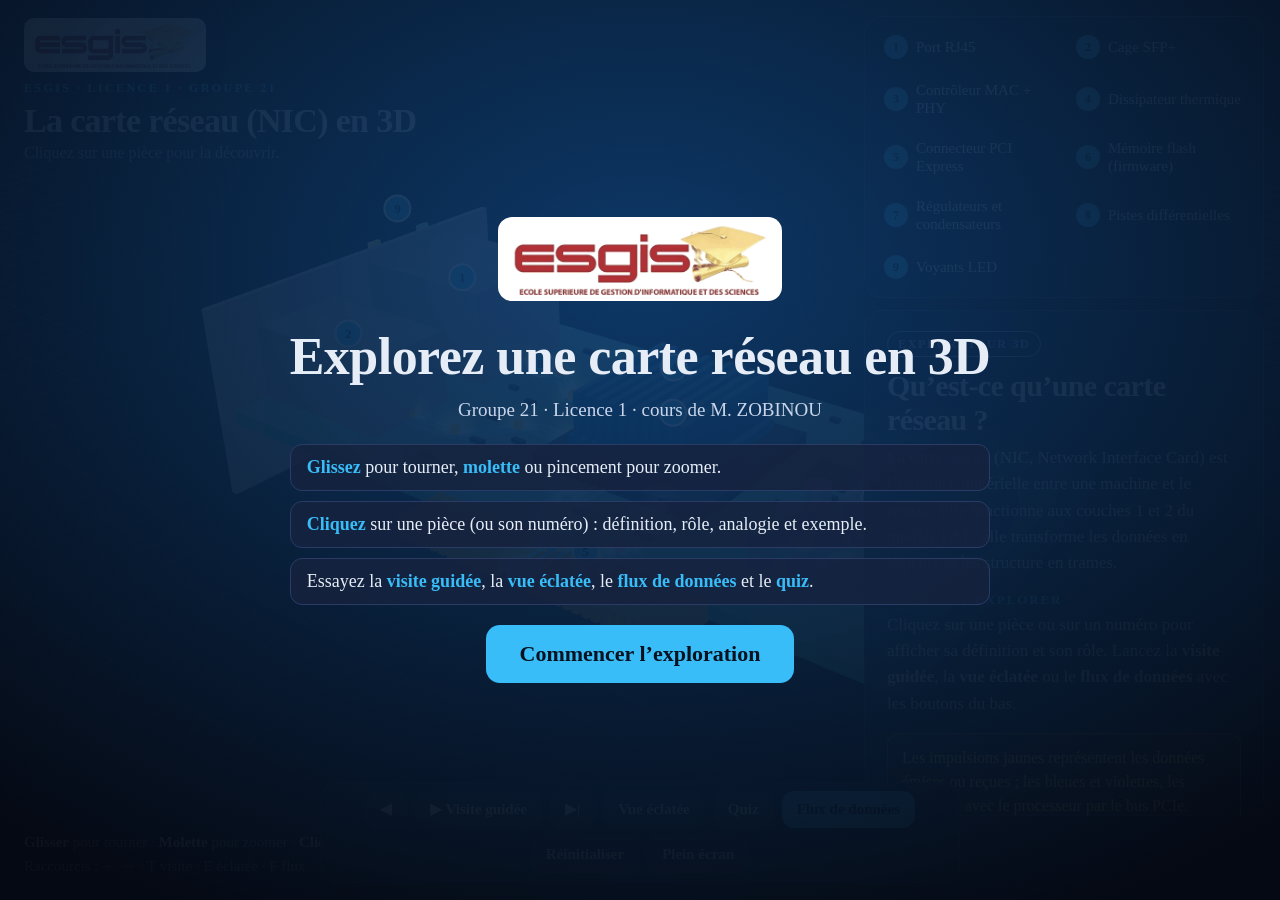
==== index.html @ 8349b406 "Add files via upload" ====
<!doctype html>
<html lang="fr">
<head>
<meta charset="utf-8">
<meta name="viewport" content="width=device-width,initial-scale=1">
<title>Carte réseau 3D · Explorateur interactif</title>
<meta name="description" content="Explorez en 3D les composants d’une carte réseau (NIC) : port RJ45, cage SFP+, contrôleur MAC/PHY, connecteur PCIe, firmware. Projet du groupe 21, par Zackss.">
<script type="importmap">{"imports":{"three":"./vendor/three.module.js","three/addons/":"./vendor/addons/"}}</script>
<style>
:root{--bg:#0b1220;--card:rgba(17,27,52,.82);--line:#2a3c66;--ink:#e6edf7;--mut:#9fb0cc;--cy:#38bdf8;--vi:#a78bfa;--am:#fbbf24}
*{box-sizing:border-box;margin:0}
html,body{height:100%;background:var(--bg);color:var(--ink);font-family:"Times New Roman",Times,"Liberation Serif",serif;overflow:hidden}
canvas{position:fixed;inset:0;width:100%;height:100%;display:block;touch-action:none}
header{position:fixed;left:24px;top:18px;z-index:5;pointer-events:none}
header .tag{font-weight:600;font-size:12px;line-height:1;font-family:inherit;letter-spacing:.2em;color:var(--cy)}
header h1{font-size:clamp(22px,3vw,34px);margin-top:8px;letter-spacing:-.02em}
header p{color:var(--mut);font-size:14px;margin-top:4px}
#panel{position:fixed;right:16px;top:16px;bottom:84px;width:min(400px,92vw);z-index:6;display:flex;flex-direction:column;gap:12px;overflow:hidden}
.glass{background:var(--card);border:1px solid var(--line);border-radius:18px;backdrop-filter:blur(14px);-webkit-backdrop-filter:blur(14px);box-shadow:0 20px 60px rgba(0,0,0,.45)}
#list{padding:10px;display:grid;grid-template-columns:1fr 1fr;gap:6px;max-height:36%;overflow:auto}
#list button{display:flex;align-items:center;gap:8px;background:transparent;color:var(--ink);border:1px solid transparent;border-radius:12px;padding:7px 8px;font-weight:500;font-size:13px;line-height:1.2;font-family:inherit;text-align:left;cursor:pointer;transition:.18s}
#list button:hover{background:rgba(56,189,248,.12);border-color:var(--line)}
#list button.on{background:rgba(56,189,248,.2);border-color:var(--cy)}
.n{flex:none;width:24px;height:24px;border-radius:50%;display:grid;place-items:center;background:var(--cy);color:#06121f;font-weight:700;font-size:12px;line-height:1;font-family:inherit}
#detail{padding:20px 22px;overflow:auto;flex:1}
#detail .layer{display:inline-block;font-weight:600;font-size:11px;line-height:1;font-family:inherit;letter-spacing:.14em;color:var(--vi);border:1px solid var(--vi);border-radius:99px;padding:6px 10px}
#detail h2{font-size:26px;letter-spacing:-.02em;margin:12px 0 8px}
#detail h4{font-weight:600;font-size:12px;line-height:1;font-family:inherit;letter-spacing:.14em;color:var(--cy);margin:16px 0 6px}
#detail p{color:#c9d5ea;font-size:15px;line-height:1.55}
#detail .keep{margin-top:16px;padding:12px 14px;border-radius:12px;background:rgba(251,191,36,.1);border:1px solid rgba(251,191,36,.45);color:#fde68a;font-size:14px;line-height:1.5}
#bar{position:fixed;left:50%;bottom:18px;transform:translateX(-50%);z-index:7;display:flex;gap:8px;padding:8px;flex-wrap:wrap;justify-content:center;max-width:96vw}
#bar button{background:rgba(30,47,87,.9);color:var(--ink);border:1px solid var(--line);border-radius:12px;padding:10px 14px;font-weight:600;font-size:14px;line-height:1;font-family:inherit;cursor:pointer;transition:.18s}
#bar button:hover{border-color:var(--cy);transform:translateY(-2px)}
#bar button.on{background:var(--cy);color:#06121f;border-color:var(--cy)}
#pins{position:fixed;inset:0;pointer-events:none;z-index:4}
.pin{position:absolute;left:0;top:0;width:28px;height:28px;margin:-14px 0 0 -14px;border-radius:50%;border:2px solid #fff;background:rgba(56,189,248,.9);color:#06121f;font-weight:700;font-size:13px;line-height:1;font-family:inherit;display:grid;place-items:center;cursor:pointer;pointer-events:auto;box-shadow:0 0 0 0 rgba(56,189,248,.7);animation:pulse 2.2s infinite;transition:background .2s}
.pin.on{background:var(--am);animation:none;box-shadow:0 0 0 6px rgba(251,191,36,.3)}
@keyframes pulse{70%{box-shadow:0 0 0 14px rgba(56,189,248,0)}100%{box-shadow:0 0 0 0 rgba(56,189,248,0)}}
#tip{position:fixed;z-index:8;pointer-events:none;background:#06121f;border:1px solid var(--cy);color:var(--ink);padding:6px 10px;border-radius:8px;font-size:13px;opacity:0;transition:opacity .12s;white-space:nowrap}
#hint{position:fixed;left:24px;bottom:22px;z-index:5;color:var(--mut);font-size:13px;line-height:1.6;pointer-events:none}
#hint b{color:var(--ink)}
@media (max-width:860px){
 header p,#hint{display:none}
 #panel{top:auto;left:8px;right:8px;bottom:70px;width:auto;height:46vh}
 #list{grid-template-columns:1fr 1fr 1fr;max-height:34%}
 #bar button{padding:9px 10px;font-size:13px}
}

#detail p{font-size:17px}#detail h2{font-size:30px}#detail .keep{font-size:16px}#list button{font-size:15px}#bar button{font-size:15px}header p{font-size:16px}#hint{font-size:15px}
#detail h4{font-size:13px}#detail .layer{font-size:12px}
.logo{display:block;height:54px;background:#fff;border-radius:10px;padding:4px 8px;margin-bottom:10px;box-shadow:0 6px 18px rgba(0,0,0,.4)}
#welcome{position:fixed;inset:0;z-index:20;display:grid;place-items:center;background:radial-gradient(80% 80% at 50% 30%,rgba(14,60,110,.92),rgba(5,9,18,.97));padding:16px}
#welcome .box{max-width:720px;text-align:center}
#welcome img{height:84px;background:#fff;border-radius:14px;padding:6px 12px}
#welcome h2{font-size:clamp(30px,5vw,52px);margin:22px 0 10px;letter-spacing:-.01em}
#welcome p{color:#c9d5ea;font-size:19px;line-height:1.5;margin:0 0 8px}
#welcome ul{list-style:none;padding:0;margin:20px 0;display:grid;gap:10px;text-align:left}
#welcome li{background:rgba(22,35,63,.85);border:1px solid var(--line);border-radius:12px;padding:12px 16px;font-size:18px}
#welcome li b{color:var(--cy)}
#welcome button{background:var(--cy);color:#06121f;border:0;border-radius:14px;padding:16px 34px;font-size:22px;font-weight:700;font-family:inherit;cursor:pointer;box-shadow:0 0 0 0 rgba(56,189,248,.6);animation:pulse 2s infinite}
#score{display:inline-block;margin-left:8px;color:var(--am);font-weight:700}
body.quiz #list{display:none}
</style>
</head>
<body>
<canvas id="c" aria-label="Modèle 3D interactif d’une carte réseau"></canvas>
<header>
  <img class="logo" alt="ESGIS" src="[data-uri]">
  <div class="tag">ESGIS · LICENCE 1 · GROUPE 21</div>
  <h1>La carte réseau (NIC) en 3D</h1>
  <p>Cliquez sur une pièce pour la découvrir.</p>
</header>
<div id="welcome"><div class="box"><img alt="ESGIS" src="[data-uri]"><h2>Explorez une carte réseau en 3D</h2><p>Groupe 21 · Licence 1 · cours de M. ZOBINOU</p>
<ul><li><b>Glissez</b> pour tourner, <b>molette</b> ou pincement pour zoomer.</li><li><b>Cliquez</b> sur une pièce (ou son numéro) : définition, rôle, analogie et exemple.</li><li>Essayez la <b>visite guidée</b>, la <b>vue éclatée</b>, le <b>flux de données</b> et le <b>quiz</b>.</li></ul>
<button id="go">Commencer l’exploration</button></div></div>
<div id="pins"></div>
<div id="tip"></div>
<aside id="panel">
  <div id="list" class="glass"></div>
  <div id="detail" class="glass"></div>
</aside>
<nav id="bar" class="glass">
  <button id="bPrev" title="Pièce précédente (←)">◀</button>
  <button id="bTour" title="Visite guidée (T)">▶ Visite guidée</button>
  <button id="bNext" title="Pièce suivante (→)">▶|</button>
  <button id="bExplode" title="Vue éclatée (E)">Vue éclatée</button>
  <button id="bQuiz" title="Quiz : retrouvez les pièces (Q)">Quiz</button>
  <button id="bFlow" class="on" title="Flux de données (F)">Flux de données</button>
  <button id="bReset" title="Réinitialiser (Échap)">Réinitialiser</button>
  <button id="bFull" title="Plein écran">Plein écran</button>
</nav>
<div id="hint"><b>Glisser</b> pour tourner · <b>Molette</b> pour zoomer · <b>Clic</b> sur une pièce<br>Raccourcis : ← → · T visite · E éclatée · F flux</div>
<script type="module" src="./main.js"></script>
<script>document.getElementById("go").onclick=function(){document.getElementById("welcome").style.display="none"}</script>
</body>
</html>
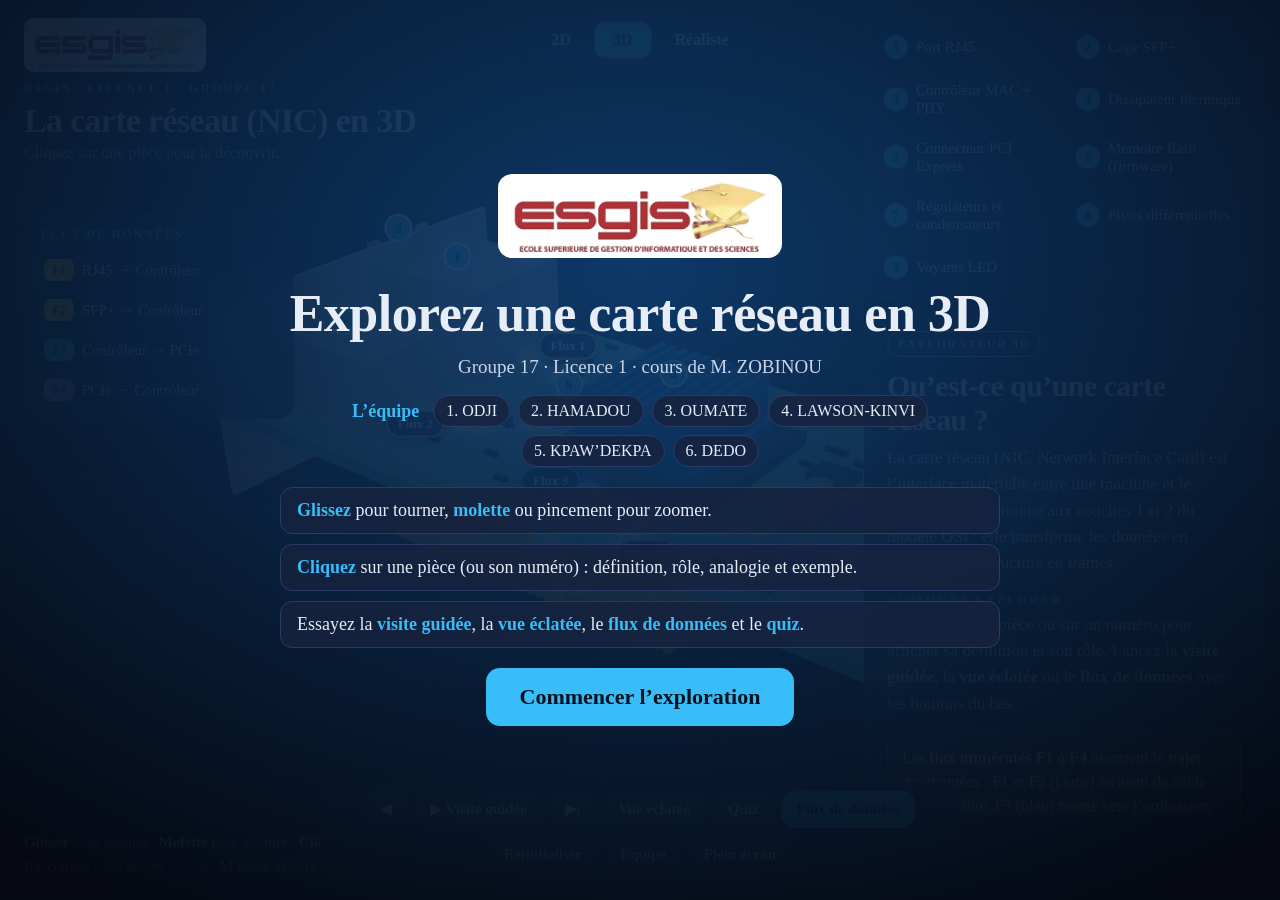
==== commit 823978f5: "Site 3D : modes 2D/3D/Réaliste, numéros ancrés et masqués si cachés, flux F1-F4 nommés, Groupe 17 + " ====
--- a/index.html
+++ b/index.html
@@ -4,7 +4,7 @@
 <meta charset="utf-8">
 <meta name="viewport" content="width=device-width,initial-scale=1">
 <title>Carte réseau 3D · Explorateur interactif</title>
-<meta name="description" content="Explorez en 3D les composants d’une carte réseau (NIC) : port RJ45, cage SFP+, contrôleur MAC/PHY, connecteur PCIe, firmware. Projet du groupe 21, par Zackss.">
+<meta name="description" content="Explorez en 3D les composants d’une carte réseau (NIC) : port RJ45, cage SFP+, contrôleur MAC/PHY, connecteur PCIe, firmware. Projet du groupe 17 (ESGIS, Licence 1), réalisé par Zackss et son équipe.">
 <script type="importmap">{"imports":{"three":"./vendor/three.module.js","three/addons/":"./vendor/addons/"}}</script>
 <style>
 :root{--bg:#0b1220;--card:rgba(17,27,52,.82);--line:#2a3c66;--ink:#e6edf7;--mut:#9fb0cc;--cy:#38bdf8;--vi:#a78bfa;--am:#fbbf24}
@@ -58,22 +58,57 @@
 #welcome li{background:rgba(22,35,63,.85);border:1px solid var(--line);border-radius:12px;padding:12px 16px;font-size:18px}
 #welcome li b{color:var(--cy)}
 #welcome button{background:var(--cy);color:#06121f;border:0;border-radius:14px;padding:16px 34px;font-size:22px;font-weight:700;font-family:inherit;cursor:pointer;box-shadow:0 0 0 0 rgba(56,189,248,.6);animation:pulse 2s infinite}
+
+/* ---- Modes, légende des flux, numéros fixés aux pièces ---- */
+#modes{position:fixed;left:50%;top:16px;transform:translateX(-50%);z-index:8;display:flex;gap:4px;padding:5px;border-radius:14px}
+#modes button{background:transparent;color:var(--ink);border:1px solid transparent;border-radius:10px;padding:9px 18px;font-weight:700;font-size:16px;line-height:1;font-family:inherit;cursor:pointer;transition:.18s}
+#modes button:hover{border-color:var(--cy)}
+#modes button.on{background:var(--cy);color:#06121f;border-color:var(--cy)}
+#legend{position:fixed;left:24px;top:214px;z-index:5;padding:10px;display:grid;gap:4px;width:min(270px,40vw);border-radius:16px}
+#legend .lt{font-weight:600;font-size:12px;letter-spacing:.16em;color:var(--cy);padding:2px 6px 6px}
+#legend button{display:flex;align-items:center;gap:8px;background:transparent;color:var(--ink);border:1px solid transparent;border-radius:10px;padding:6px 8px;font-size:15px;line-height:1.2;font-family:inherit;text-align:left;cursor:pointer}
+#legend button:hover{background:rgba(56,189,248,.12);border-color:var(--line)}
+#legend button.on{background:rgba(56,189,248,.2);border-color:var(--cy)}
+#legend .fn{flex:none;min-width:30px;height:22px;border-radius:7px;display:grid;place-items:center;color:#06121f;font-weight:700;font-size:12px}
+.pin{display:grid;transition:opacity .25s,background .2s,filter .25s}
+.pin .nn{pointer-events:none}
+.pin .pl{display:none;position:absolute;left:34px;top:50%;transform:translateY(-50%);white-space:nowrap;background:rgba(6,18,31,.92);color:var(--ink);border:1px solid var(--cy);border-radius:8px;padding:4px 9px;font-size:14px;font-weight:600;pointer-events:none}
+body.m2d .pin .pl,.pin:hover .pl,.pin.on .pl{display:block}
+body.quiz .pin .pl{display:none!important}
+.pin.flip .pl{left:auto;right:34px}
+.pin.up .pl{left:50%;top:-12px;right:auto;transform:translate(-50%,-100%)}
+.pin.occ{opacity:.28;filter:saturate(.3);animation:none;pointer-events:none}
+.pin.gone{opacity:0;pointer-events:none}
+.flowlbl{position:absolute;left:0;top:0;margin:-12px 0 0 -26px;padding:4px 10px;border-radius:99px;background:rgba(6,18,31,.88);border:2px solid var(--c);color:#fff;font-size:13px;font-weight:700;pointer-events:auto;cursor:pointer;white-space:nowrap;display:none;box-shadow:0 4px 14px rgba(0,0,0,.45);transition:background .2s}
+.flowlbl:hover,.flowlbl.act{background:var(--c);color:#06121f}
+#welcome .team{display:flex;flex-wrap:wrap;gap:8px;justify-content:center;align-items:center;margin:14px 0 6px}
+#welcome .team b{color:var(--cy);margin-right:6px;font-size:18px}
+#welcome .team span{background:rgba(22,35,63,.85);border:1px solid var(--line);border-radius:99px;padding:6px 12px;font-size:16px}
+body[data-mode="real"]{--card:rgba(24,27,34,.82);--line:#3a404c}
+body[data-mode="2d"]{--card:rgba(8,32,58,.86);--line:#2c5b8c}
+@media (max-width:860px){
+ #modes{top:auto;left:8px;transform:none;bottom:128px}
+ #modes button{padding:8px 12px;font-size:14px}
+ #legend{display:none}
+}
 #score{display:inline-block;margin-left:8px;color:var(--am);font-weight:700}
 body.quiz #list{display:none}
 </style>
 </head>
 <body>
 <canvas id="c" aria-label="Modèle 3D interactif d’une carte réseau"></canvas>
-<header>
+<header id="brand">
   <img class="logo" alt="ESGIS" src="[data-uri]">
-  <div class="tag">ESGIS · LICENCE 1 · GROUPE 21</div>
+  <div class="tag">ESGIS · LICENCE 1 · GROUPE 17</div>
   <h1>La carte réseau (NIC) en 3D</h1>
   <p>Cliquez sur une pièce pour la découvrir.</p>
 </header>
-<div id="welcome"><div class="box"><img alt="ESGIS" src="[data-uri]"><h2>Explorez une carte réseau en 3D</h2><p>Groupe 21 · Licence 1 · cours de M. ZOBINOU</p>
+<div id="welcome"><div class="box"><img alt="ESGIS" src="[data-uri]"><h2>Explorez une carte réseau en 3D</h2><p>Groupe 17 · Licence 1 · cours de M. ZOBINOU</p><div class="team"><b>L’équipe</b><span>1. ODJI</span><span>2. HAMADOU</span><span>3. OUMATE</span><span>4. LAWSON-KINVI</span><span>5. KPAW’DEKPA</span><span>6. DEDO</span></div>
 <ul><li><b>Glissez</b> pour tourner, <b>molette</b> ou pincement pour zoomer.</li><li><b>Cliquez</b> sur une pièce (ou son numéro) : définition, rôle, analogie et exemple.</li><li>Essayez la <b>visite guidée</b>, la <b>vue éclatée</b>, le <b>flux de données</b> et le <b>quiz</b>.</li></ul>
 <button id="go">Commencer l’exploration</button></div></div>
 <div id="pins"></div>
+<div id="modes" class="glass" role="group" aria-label="Mode d’affichage"><button id="mode-2d" title="Plan 2D vu du dessus (M)">2D</button><button id="mode-3d" class="on" title="Vue 3D (M)">3D</button><button id="mode-real" title="Rendu réaliste avec ombres (M)">Réaliste</button></div>
+<div id="legend" class="glass"></div>
 <div id="tip"></div>
 <aside id="panel">
   <div id="list" class="glass"></div>
@@ -87,10 +122,11 @@
   <button id="bQuiz" title="Quiz : retrouvez les pièces (Q)">Quiz</button>
   <button id="bFlow" class="on" title="Flux de données (F)">Flux de données</button>
   <button id="bReset" title="Réinitialiser (Échap)">Réinitialiser</button>
+  <button id="bTeam" title="Voir l’équipe">Équipe</button>
   <button id="bFull" title="Plein écran">Plein écran</button>
 </nav>
-<div id="hint"><b>Glisser</b> pour tourner · <b>Molette</b> pour zoomer · <b>Clic</b> sur une pièce<br>Raccourcis : ← → · T visite · E éclatée · F flux</div>
+<div id="hint"><b>Glisser</b> pour tourner · <b>Molette</b> pour zoomer · <b>Clic</b> sur une pièce<br>Raccourcis : 1-9 pièces · ← → · M mode 2D/3D/Réaliste · T visite · E éclatée · F flux</div>
 <script type="module" src="./main.js"></script>
-<script>document.getElementById("go").onclick=function(){document.getElementById("welcome").style.display="none"}</script>
+<script>document.getElementById("go").onclick=function(){document.getElementById("welcome").style.display="none"};document.getElementById("bTeam").onclick=function(){document.getElementById("welcome").style.display="grid"}</script>
 </body>
 </html>
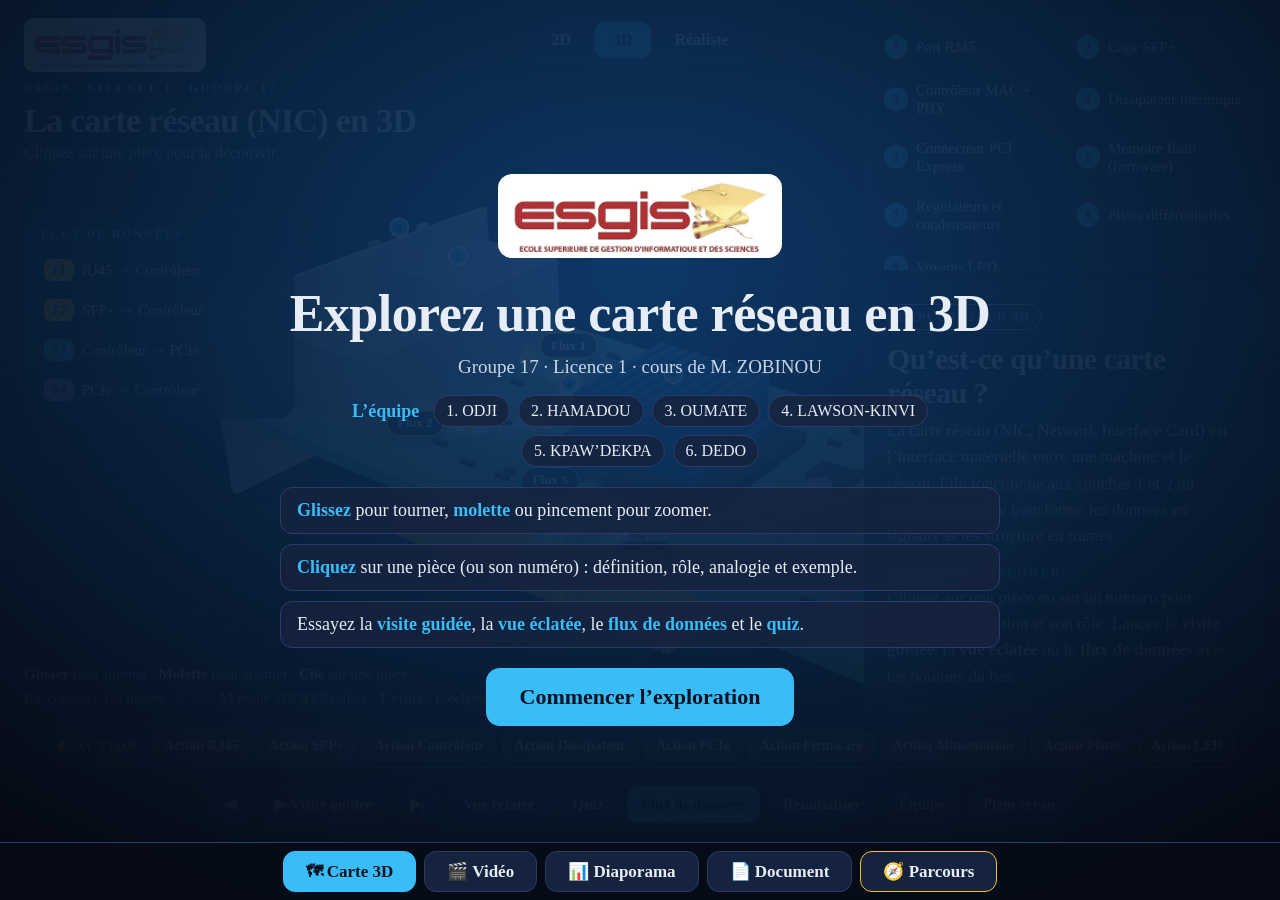
==== commit e55f9a63: "Hub (vidéos, diaporama, document, parcours), boutons Action 3D, pins réduits Co-Authored-By: Claude " ====
--- a/index.html
+++ b/index.html
@@ -7,7 +7,7 @@
 <meta name="description" content="Explorez en 3D les composants d’une carte réseau (NIC) : port RJ45, cage SFP+, contrôleur MAC/PHY, connecteur PCIe, firmware. Projet du groupe 17 (ESGIS, Licence 1), réalisé par Zackss et son équipe.">
 <script type="importmap">{"imports":{"three":"./vendor/three.module.js","three/addons/":"./vendor/addons/"}}</script>
 <style>
-:root{--bg:#0b1220;--card:rgba(17,27,52,.82);--line:#2a3c66;--ink:#e6edf7;--mut:#9fb0cc;--cy:#38bdf8;--vi:#a78bfa;--am:#fbbf24}
+:root{--hubh:56px;--bg:#0b1220;--card:rgba(17,27,52,.82);--line:#2a3c66;--ink:#e6edf7;--mut:#9fb0cc;--cy:#38bdf8;--vi:#a78bfa;--am:#fbbf24}
 *{box-sizing:border-box;margin:0}
 html,body{height:100%;background:var(--bg);color:var(--ink);font-family:"Times New Roman",Times,"Liberation Serif",serif;overflow:hidden}
 canvas{position:fixed;inset:0;width:100%;height:100%;display:block;touch-action:none}
@@ -15,7 +15,7 @@
 header .tag{font-weight:600;font-size:12px;line-height:1;font-family:inherit;letter-spacing:.2em;color:var(--cy)}
 header h1{font-size:clamp(22px,3vw,34px);margin-top:8px;letter-spacing:-.02em}
 header p{color:var(--mut);font-size:14px;margin-top:4px}
-#panel{position:fixed;right:16px;top:16px;bottom:84px;width:min(400px,92vw);z-index:6;display:flex;flex-direction:column;gap:12px;overflow:hidden}
+#panel{position:fixed;right:16px;top:16px;bottom:calc(var(--hubh) + 118px);width:min(400px,92vw);z-index:6;display:flex;flex-direction:column;gap:12px;overflow:hidden}
 .glass{background:var(--card);border:1px solid var(--line);border-radius:18px;backdrop-filter:blur(14px);-webkit-backdrop-filter:blur(14px);box-shadow:0 20px 60px rgba(0,0,0,.45)}
 #list{padding:10px;display:grid;grid-template-columns:1fr 1fr;gap:6px;max-height:36%;overflow:auto}
 #list button{display:flex;align-items:center;gap:8px;background:transparent;color:var(--ink);border:1px solid transparent;border-radius:12px;padding:7px 8px;font-weight:500;font-size:13px;line-height:1.2;font-family:inherit;text-align:left;cursor:pointer;transition:.18s}
@@ -28,20 +28,20 @@
 #detail h4{font-weight:600;font-size:12px;line-height:1;font-family:inherit;letter-spacing:.14em;color:var(--cy);margin:16px 0 6px}
 #detail p{color:#c9d5ea;font-size:15px;line-height:1.55}
 #detail .keep{margin-top:16px;padding:12px 14px;border-radius:12px;background:rgba(251,191,36,.1);border:1px solid rgba(251,191,36,.45);color:#fde68a;font-size:14px;line-height:1.5}
-#bar{position:fixed;left:50%;bottom:18px;transform:translateX(-50%);z-index:7;display:flex;gap:8px;padding:8px;flex-wrap:wrap;justify-content:center;max-width:96vw}
+#bar{width:max-content;position:fixed;left:50%;bottom:calc(var(--hubh) + 10px);transform:translateX(-50%);z-index:7;display:flex;gap:8px;padding:8px;flex-wrap:wrap;justify-content:center;max-width:96vw}
 #bar button{background:rgba(30,47,87,.9);color:var(--ink);border:1px solid var(--line);border-radius:12px;padding:10px 14px;font-weight:600;font-size:14px;line-height:1;font-family:inherit;cursor:pointer;transition:.18s}
 #bar button:hover{border-color:var(--cy);transform:translateY(-2px)}
 #bar button.on{background:var(--cy);color:#06121f;border-color:var(--cy)}
 #pins{position:fixed;inset:0;pointer-events:none;z-index:4}
-.pin{position:absolute;left:0;top:0;width:28px;height:28px;margin:-14px 0 0 -14px;border-radius:50%;border:2px solid #fff;background:rgba(56,189,248,.9);color:#06121f;font-weight:700;font-size:13px;line-height:1;font-family:inherit;display:grid;place-items:center;cursor:pointer;pointer-events:auto;box-shadow:0 0 0 0 rgba(56,189,248,.7);animation:pulse 2.2s infinite;transition:background .2s}
+.pin{position:absolute;left:0;top:0;width:20px;height:20px;margin:-10px 0 0 -10px;border-radius:50%;border:2px solid #fff;background:rgba(56,189,248,.9);color:#06121f;font-weight:700;font-size:11px;line-height:1;font-family:inherit;display:grid;place-items:center;cursor:pointer;pointer-events:auto;box-shadow:0 0 0 0 rgba(56,189,248,.7);animation:pulse 2.2s infinite;transition:background .2s}
 .pin.on{background:var(--am);animation:none;box-shadow:0 0 0 6px rgba(251,191,36,.3)}
 @keyframes pulse{70%{box-shadow:0 0 0 14px rgba(56,189,248,0)}100%{box-shadow:0 0 0 0 rgba(56,189,248,0)}}
 #tip{position:fixed;z-index:8;pointer-events:none;background:#06121f;border:1px solid var(--cy);color:var(--ink);padding:6px 10px;border-radius:8px;font-size:13px;opacity:0;transition:opacity .12s;white-space:nowrap}
-#hint{position:fixed;left:24px;bottom:22px;z-index:5;color:var(--mut);font-size:13px;line-height:1.6;pointer-events:none}
+#hint{position:fixed;left:24px;bottom:calc(var(--hubh) + 132px);z-index:5;color:var(--mut);font-size:13px;line-height:1.6;pointer-events:none}
 #hint b{color:var(--ink)}
 @media (max-width:860px){
  header p,#hint{display:none}
- #panel{top:auto;left:8px;right:8px;bottom:70px;width:auto;height:46vh}
+ #panel{top:auto;left:8px;right:8px;bottom:calc(var(--hubh) + 118px);width:auto;height:36vh}
  #list{grid-template-columns:1fr 1fr 1fr;max-height:34%}
  #bar button{padding:9px 10px;font-size:13px}
 }
@@ -72,10 +72,10 @@
 #legend .fn{flex:none;min-width:30px;height:22px;border-radius:7px;display:grid;place-items:center;color:#06121f;font-weight:700;font-size:12px}
 .pin{display:grid;transition:opacity .25s,background .2s,filter .25s}
 .pin .nn{pointer-events:none}
-.pin .pl{display:none;position:absolute;left:34px;top:50%;transform:translateY(-50%);white-space:nowrap;background:rgba(6,18,31,.92);color:var(--ink);border:1px solid var(--cy);border-radius:8px;padding:4px 9px;font-size:14px;font-weight:600;pointer-events:none}
+.pin .pl{display:none;position:absolute;left:26px;top:50%;transform:translateY(-50%);white-space:nowrap;background:rgba(6,18,31,.92);color:var(--ink);border:1px solid var(--cy);border-radius:8px;padding:4px 9px;font-size:14px;font-weight:600;pointer-events:none}
 body.m2d .pin .pl,.pin:hover .pl,.pin.on .pl{display:block}
 body.quiz .pin .pl{display:none!important}
-.pin.flip .pl{left:auto;right:34px}
+.pin.flip .pl{left:auto;right:26px}
 .pin.up .pl{left:50%;top:-12px;right:auto;transform:translate(-50%,-100%)}
 .pin.occ{opacity:.28;filter:saturate(.3);animation:none;pointer-events:none}
 .pin.gone{opacity:0;pointer-events:none}
@@ -87,13 +87,14 @@
 body[data-mode="real"]{--card:rgba(24,27,34,.82);--line:#3a404c}
 body[data-mode="2d"]{--card:rgba(8,32,58,.86);--line:#2c5b8c}
 @media (max-width:860px){
- #modes{top:auto;left:8px;transform:none;bottom:128px}
+ #modes{top:auto;left:8px;transform:none;bottom:calc(var(--hubh) + 190px)}
  #modes button{padding:8px 12px;font-size:14px}
  #legend{display:none}
 }
 #score{display:inline-block;margin-left:8px;color:var(--am);font-weight:700}
 body.quiz #list{display:none}
 </style>
+<link rel="stylesheet" href="./hub.css">
 </head>
 <body>
 <canvas id="c" aria-label="Modèle 3D interactif d’une carte réseau"></canvas>
@@ -128,5 +129,20 @@
 <div id="hint"><b>Glisser</b> pour tourner · <b>Molette</b> pour zoomer · <b>Clic</b> sur une pièce<br>Raccourcis : 1-9 pièces · ← → · M mode 2D/3D/Réaliste · T visite · E éclatée · F flux</div>
 <script type="module" src="./main.js"></script>
 <script>document.getElementById("go").onclick=function(){document.getElementById("welcome").style.display="none"};document.getElementById("bTeam").onclick=function(){document.getElementById("welcome").style.display="grid"}</script>
+
+<div id="acts" class="glass" role="group" aria-label="Actions : mise en fonctionnement"><span class="al">⚡ ACTION</span></div>
+<div id="actcap" class="glass"><div class="ac-top"><span class="ac-h"></span><span class="ac-n"></span></div><div class="ac-t"></div><div class="ac-p"></div><div class="ac-b"><button id="acReplay">↻ Rejouer</button><button id="acClose">✕ Fermer</button></div></div>
+<section id="ov-videos" class="ov" hidden></section>
+<section id="ov-slides" class="ov" hidden><iframe id="fr-slides" title="Diaporama" allowfullscreen></iframe></section>
+<section id="ov-doc" class="ov" hidden>
+ <div class="dbar"><b>Document · Exposé sur la carte réseau</b><span class="sp"></span>
+ <a class="dl" href="doc/Expose-Carte-Reseau-Groupe17.docx" download>⬇ Télécharger le Word (.docx)</a>
+ <a class="dl alt" href="doc/Programme-de-passage-Expose-Groupe17.docx" download>⬇ Programme de passage (.docx)</a>
+ <a class="dl alt" href="doc/Expose-Carte-Reseau-Groupe17.pdf" target="_blank" rel="noopener">Ouvrir le PDF</a></div>
+ <iframe id="fr-doc" title="Document" ></iframe>
+</section>
+<div id="hub"><div id="pc" hidden></div><nav id="hubbar" aria-label="Navigation du projet">
+ <button data-v="site" class="on">🗺 Carte 3D</button><button data-v="videos">🎬 Vidéo</button><button data-v="slides">📊 Diaporama</button><button data-v="doc">📄 Document</button><button data-v="pc" id="hpc">🧭 Parcours</button></nav></div>
+<script src="./hub.js"></script>
 </body>
 </html>
--- a/hub.css
+++ b/hub.css
@@ -0,0 +1,44 @@
+.al{font-size:13px;font-weight:700;letter-spacing:.14em;color:var(--am);padding:0 8px;align-self:center}
+#acts{width:max-content;position:fixed;left:50%;transform:translateX(-50%);bottom:calc(var(--hubh) + 74px);z-index:7;display:flex;gap:6px;padding:6px 8px;flex-wrap:wrap;justify-content:center;max-width:calc(100vw - 32px);border-radius:14px}
+#acts button{background:rgba(251,191,36,.12);color:var(--ink);border:1px solid rgba(251,191,36,.5);border-radius:10px;padding:7px 11px;font:600 14px/1 "Times New Roman",serif;cursor:pointer;transition:.18s}
+#acts button:hover{background:rgba(251,191,36,.28)}#acts button.on{background:var(--am);color:#06121f}
+.actbtn{display:block;width:100%;margin-top:16px;background:var(--am);color:#06121f;border:0;border-radius:12px;padding:12px 14px;font:700 16px "Times New Roman",serif;cursor:pointer}
+#actcap{position:fixed;left:50%;transform:translateX(-50%);bottom:calc(var(--hubh) + 128px);z-index:9;width:min(520px,94vw);padding:14px 18px;border-color:var(--am);display:none}
+#actcap.show{display:block}
+#actcap .ac-top{display:flex;justify-content:space-between;font-size:12px;letter-spacing:.14em;color:var(--am);font-weight:700}
+#actcap .ac-t{font-size:22px;font-weight:700;margin:6px 0 4px}#actcap .ac-p{font-size:16px;line-height:1.45;color:#d5e0f3}
+#actcap .ac-b{display:flex;gap:8px;margin-top:10px}#actcap .ac-b button{background:#1e2f57;color:var(--ink);border:1px solid var(--line);border-radius:8px;padding:6px 12px;font:600 14px "Times New Roman",serif;cursor:pointer}
+#hub{position:fixed;left:0;right:0;bottom:0;z-index:60;background:rgba(7,12,24,.96);border-top:1px solid var(--line);backdrop-filter:blur(12px)}
+#hubbar{display:flex;gap:8px;justify-content:center;padding:8px;flex-wrap:wrap}
+#hubbar button{background:#16233f;color:var(--ink);border:1px solid var(--line);border-radius:12px;padding:11px 22px;font:700 17px/1 "Times New Roman",serif;cursor:pointer;transition:.18s}
+#hubbar button:hover{border-color:var(--cy)}#hubbar button.on{background:var(--cy);color:#06121f;border-color:var(--cy)}
+#hubbar button#hpc{border-color:var(--am)}#hubbar button#hpc.on{background:var(--am);border-color:var(--am)}
+.ov{position:fixed;left:0;right:0;top:0;bottom:var(--hubh);z-index:50;background:radial-gradient(90% 90% at 50% 0%,#12274d,#070c18);overflow:auto;display:flex;flex-direction:column}
+.ov[hidden]{display:none}
+.ov iframe{flex:1;border:0;width:100%;background:#05080f;min-height:0}
+.ovh{padding:18px 24px 6px}.ovh h2{font-size:28px}.ovh p{color:var(--mut);font-size:16px;margin-top:4px}
+.vg{display:grid;grid-template-columns:repeat(auto-fill,minmax(250px,1fr));gap:18px;padding:14px 24px 28px}
+.vc{background:var(--card);border:1px solid var(--line);border-radius:14px;overflow:hidden;cursor:pointer;transition:.18s;text-align:left;color:var(--ink);font-family:inherit;padding:0}
+.vc:hover,.vc.cur{border-color:var(--cy);transform:translateY(-3px)}
+.vc .th{position:relative;aspect-ratio:16/9;background:#000}.vc img{width:100%;height:100%;object-fit:cover;display:block}
+.vc .pl{position:absolute;inset:0;display:grid;place-items:center;font-size:40px;color:#fff;text-shadow:0 2px 12px #000}
+.vc .du{position:absolute;right:8px;bottom:8px;background:rgba(0,0,0,.75);border-radius:6px;padding:2px 7px;font-size:13px}
+.vc .nm{padding:10px 12px}.vc .nm b{display:block;color:var(--cy);font-size:13px;letter-spacing:.12em}.vc .nm span{font-size:18px;font-weight:600}
+.vp{display:flex;flex-direction:column;align-items:center;padding:12px 24px;gap:10px;flex:1;min-height:0}
+.vp video{max-width:min(1100px,100%);max-height:calc(100vh - var(--hubh) - 150px);width:100%;background:#000;border-radius:12px;border:1px solid var(--line)}
+.vp .vt{font-size:22px;font-weight:700}.vp .vb{display:flex;gap:8px;flex-wrap:wrap;justify-content:center}
+.vp .vb button,.dbar .dl{background:#1e2f57;color:var(--ink);border:1px solid var(--line);border-radius:10px;padding:9px 16px;font:700 15px "Times New Roman",serif;cursor:pointer;text-decoration:none}
+.vp .vb button:hover,.dbar .dl:hover{border-color:var(--cy)}
+.dbar{display:flex;align-items:center;gap:8px;padding:10px 16px;flex-wrap:wrap;background:#0a1226;border-bottom:1px solid var(--line)}.dbar .sp{flex:1}
+.dbar .dl:not(.alt){background:var(--cy);color:#06121f;border-color:var(--cy)}
+#pc{display:flex;gap:14px;align-items:center;padding:10px 16px;border-bottom:1px solid var(--am);background:linear-gradient(90deg,rgba(251,191,36,.14),rgba(56,189,248,.08))}
+#pc[hidden]{display:none}
+#pc .pb{flex:none;text-align:center;line-height:1.1}#pc .pb b{font-size:22px;color:var(--am);display:block}#pc .pb span{font-size:12px;color:var(--mut);letter-spacing:.1em}
+#pc .pt{flex:1;min-width:0}#pc .pw{font-size:12px;letter-spacing:.12em;color:var(--cy);font-weight:700}#pc .ph{font-size:20px;font-weight:700;margin:2px 0}#pc .px{font-size:15px;line-height:1.4;color:#d5e0f3}
+#pc .pk{flex:none;display:flex;gap:8px}#pc .pk button{background:#1e2f57;color:var(--ink);border:1px solid var(--line);border-radius:10px;padding:11px 18px;font:700 16px "Times New Roman",serif;cursor:pointer}
+#pc .pk button.go{background:var(--am);color:#06121f;border-color:var(--am)}#pc .pk button:disabled{opacity:.4}
+body.acting #hint{display:none}
+@media (max-width:860px){#pc{flex-wrap:wrap}#pc .pk{width:100%}#pc .pk button{flex:1}#hubbar button{padding:9px 10px;font-size:14px}#acts{bottom:calc(var(--hubh) + 66px)}#actcap{bottom:calc(var(--hubh) + 120px)}}
+body.acting #legend{display:none}
+#actcap{left:24px;top:190px;bottom:auto;transform:none;width:min(430px,94vw)}
+@media (max-width:860px){#actcap{left:8px;right:8px;top:auto;bottom:calc(var(--hubh) + 120px);width:auto}}
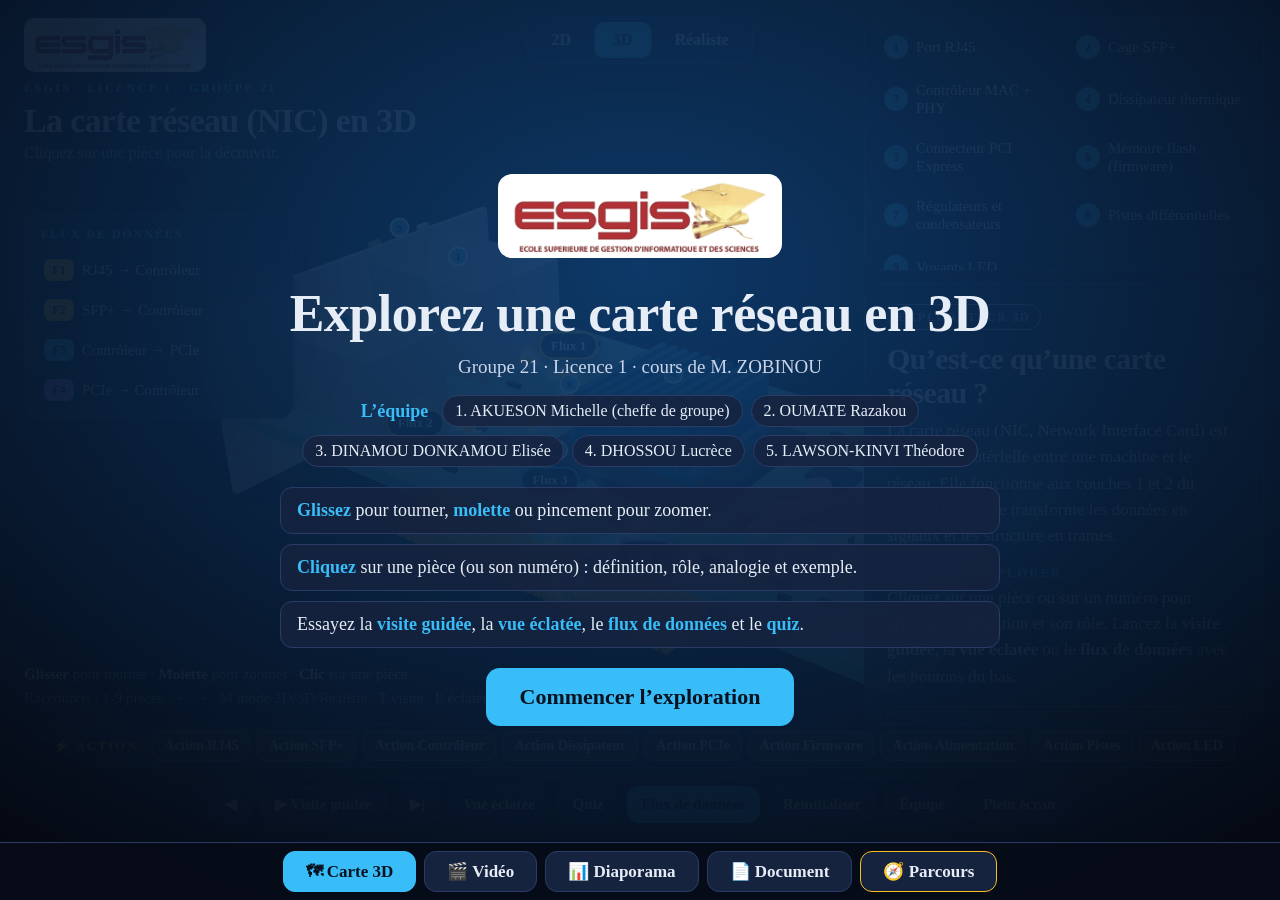
==== commit 9d5d6486: "Groupe 21 : parcours 5 personnes en 10 min, glissement depuis les pastilles, actions accélérées, lég" ====
--- a/index.html
+++ b/index.html
@@ -4,7 +4,7 @@
 <meta charset="utf-8">
 <meta name="viewport" content="width=device-width,initial-scale=1">
 <title>Carte réseau 3D · Explorateur interactif</title>
-<meta name="description" content="Explorez en 3D les composants d’une carte réseau (NIC) : port RJ45, cage SFP+, contrôleur MAC/PHY, connecteur PCIe, firmware. Projet du groupe 17 (ESGIS, Licence 1), réalisé par Zackss et son équipe.">
+<meta name="description" content="Explorez en 3D les composants d’une carte réseau (NIC) : port RJ45, cage SFP+, contrôleur MAC/PHY, connecteur PCIe, firmware. Projet du groupe 21 (ESGIS, Licence 1), réalisé par Zackss et son équipe.">
 <script type="importmap">{"imports":{"three":"./vendor/three.module.js","three/addons/":"./vendor/addons/"}}</script>
 <style>
 :root{--hubh:56px;--bg:#0b1220;--card:rgba(17,27,52,.82);--line:#2a3c66;--ink:#e6edf7;--mut:#9fb0cc;--cy:#38bdf8;--vi:#a78bfa;--am:#fbbf24}
@@ -33,7 +33,7 @@
 #bar button:hover{border-color:var(--cy);transform:translateY(-2px)}
 #bar button.on{background:var(--cy);color:#06121f;border-color:var(--cy)}
 #pins{position:fixed;inset:0;pointer-events:none;z-index:4}
-.pin{position:absolute;left:0;top:0;width:20px;height:20px;margin:-10px 0 0 -10px;border-radius:50%;border:2px solid #fff;background:rgba(56,189,248,.9);color:#06121f;font-weight:700;font-size:11px;line-height:1;font-family:inherit;display:grid;place-items:center;cursor:pointer;pointer-events:auto;box-shadow:0 0 0 0 rgba(56,189,248,.7);animation:pulse 2.2s infinite;transition:background .2s}
+.pin{touch-action:none;position:absolute;left:0;top:0;width:20px;height:20px;margin:-10px 0 0 -10px;border-radius:50%;border:2px solid #fff;background:rgba(56,189,248,.9);color:#06121f;font-weight:700;font-size:11px;line-height:1;font-family:inherit;display:grid;place-items:center;cursor:pointer;pointer-events:auto;box-shadow:0 0 0 0 rgba(56,189,248,.7);animation:pulse 2.2s infinite;transition:background .2s}
 .pin.on{background:var(--am);animation:none;box-shadow:0 0 0 6px rgba(251,191,36,.3)}
 @keyframes pulse{70%{box-shadow:0 0 0 14px rgba(56,189,248,0)}100%{box-shadow:0 0 0 0 rgba(56,189,248,0)}}
 #tip{position:fixed;z-index:8;pointer-events:none;background:#06121f;border:1px solid var(--cy);color:var(--ink);padding:6px 10px;border-radius:8px;font-size:13px;opacity:0;transition:opacity .12s;white-space:nowrap}
@@ -100,11 +100,11 @@
 <canvas id="c" aria-label="Modèle 3D interactif d’une carte réseau"></canvas>
 <header id="brand">
   <img class="logo" alt="ESGIS" src="[data-uri]">
-  <div class="tag">ESGIS · LICENCE 1 · GROUPE 17</div>
+  <div class="tag">ESGIS · LICENCE 1 · GROUPE 21</div>
   <h1>La carte réseau (NIC) en 3D</h1>
   <p>Cliquez sur une pièce pour la découvrir.</p>
 </header>
-<div id="welcome"><div class="box"><img alt="ESGIS" src="[data-uri]"><h2>Explorez une carte réseau en 3D</h2><p>Groupe 17 · Licence 1 · cours de M. ZOBINOU</p><div class="team"><b>L’équipe</b><span>1. ODJI</span><span>2. HAMADOU</span><span>3. OUMATE</span><span>4. LAWSON-KINVI</span><span>5. KPAW’DEKPA</span><span>6. DEDO</span></div>
+<div id="welcome"><div class="box"><img alt="ESGIS" src="[data-uri]"><h2>Explorez une carte réseau en 3D</h2><p>Groupe 21 · Licence 1 · cours de M. ZOBINOU</p><div class="team"><b>L’équipe</b><span>1. AKUESON Michelle (cheffe de groupe)</span><span>2. OUMATE Razakou</span><span>3. DINAMOU DONKAMOU Elisée</span><span>4. DHOSSOU Lucrèce</span><span>5. LAWSON-KINVI Théodore</span></div>
 <ul><li><b>Glissez</b> pour tourner, <b>molette</b> ou pincement pour zoomer.</li><li><b>Cliquez</b> sur une pièce (ou son numéro) : définition, rôle, analogie et exemple.</li><li>Essayez la <b>visite guidée</b>, la <b>vue éclatée</b>, le <b>flux de données</b> et le <b>quiz</b>.</li></ul>
 <button id="go">Commencer l’exploration</button></div></div>
 <div id="pins"></div>
@@ -131,14 +131,14 @@
 <script>document.getElementById("go").onclick=function(){document.getElementById("welcome").style.display="none"};document.getElementById("bTeam").onclick=function(){document.getElementById("welcome").style.display="grid"}</script>
 
 <div id="acts" class="glass" role="group" aria-label="Actions : mise en fonctionnement"><span class="al">⚡ ACTION</span></div>
-<div id="actcap" class="glass"><div class="ac-top"><span class="ac-h"></span><span class="ac-n"></span></div><div class="ac-t"></div><div class="ac-p"></div><div class="ac-b"><button id="acReplay">↻ Rejouer</button><button id="acClose">✕ Fermer</button></div></div>
+<div id="actcap" class="glass"><div class="ac-top"><span class="ac-h"></span><span class="ac-n"></span></div><div class="ac-list"></div><div class="ac-b"><button id="acReplay">↻ Rejouer</button><button id="acClose">✕ Fermer</button></div></div>
 <section id="ov-videos" class="ov" hidden></section>
 <section id="ov-slides" class="ov" hidden><iframe id="fr-slides" title="Diaporama" allowfullscreen></iframe></section>
 <section id="ov-doc" class="ov" hidden>
  <div class="dbar"><b>Document · Exposé sur la carte réseau</b><span class="sp"></span>
- <a class="dl" href="doc/Expose-Carte-Reseau-Groupe17.docx" download>⬇ Télécharger le Word (.docx)</a>
- <a class="dl alt" href="doc/Programme-de-passage-Expose-Groupe17.docx" download>⬇ Programme de passage (.docx)</a>
- <a class="dl alt" href="doc/Expose-Carte-Reseau-Groupe17.pdf" target="_blank" rel="noopener">Ouvrir le PDF</a></div>
+ <a class="dl" href="doc/Expose-Carte-Reseau-Groupe21.docx" download>⬇ Télécharger le Word (.docx)</a>
+ <a class="dl alt" href="doc/Programme-de-passage-Expose-Groupe21.docx" download>⬇ Programme de passage (.docx)</a>
+ <a class="dl alt" href="doc/Expose-Carte-Reseau-Groupe21.pdf" target="_blank" rel="noopener">Ouvrir le PDF</a></div>
  <iframe id="fr-doc" title="Document" ></iframe>
 </section>
 <div id="hub"><div id="pc" hidden></div><nav id="hubbar" aria-label="Navigation du projet">
--- a/hub.css
+++ b/hub.css
@@ -40,5 +40,10 @@
 body.acting #hint{display:none}
 @media (max-width:860px){#pc{flex-wrap:wrap}#pc .pk{width:100%}#pc .pk button{flex:1}#hubbar button{padding:9px 10px;font-size:14px}#acts{bottom:calc(var(--hubh) + 66px)}#actcap{bottom:calc(var(--hubh) + 120px)}}
 body.acting #legend{display:none}
-#actcap{left:24px;top:190px;bottom:auto;transform:none;width:min(430px,94vw)}
+#actcap{left:24px;top:190px;bottom:auto;transform:none;width:min(440px,94vw)}
 @media (max-width:860px){#actcap{left:8px;right:8px;top:auto;bottom:calc(var(--hubh) + 120px);width:auto}}
+#actcap .ac-list{max-height:calc(100vh - var(--hubh) - 420px);min-height:80px;overflow:auto;margin:8px 0 4px;display:flex;flex-direction:column;gap:7px}
+#actcap .st{padding:7px 10px;border-radius:10px;background:rgba(255,255,255,.04);opacity:.72;border-left:4px solid var(--line)}
+#actcap .st.cur{opacity:1;background:rgba(251,191,36,.12);border-left-color:var(--am);animation:stIn .35s ease}
+#actcap .st b{display:block;font-size:17px;color:var(--ink)}#actcap .st span{display:block;font-size:15px;line-height:1.4;color:#d5e0f3;margin-top:2px}
+@keyframes stIn{from{opacity:0;transform:translateY(8px)}to{opacity:1;transform:none}}
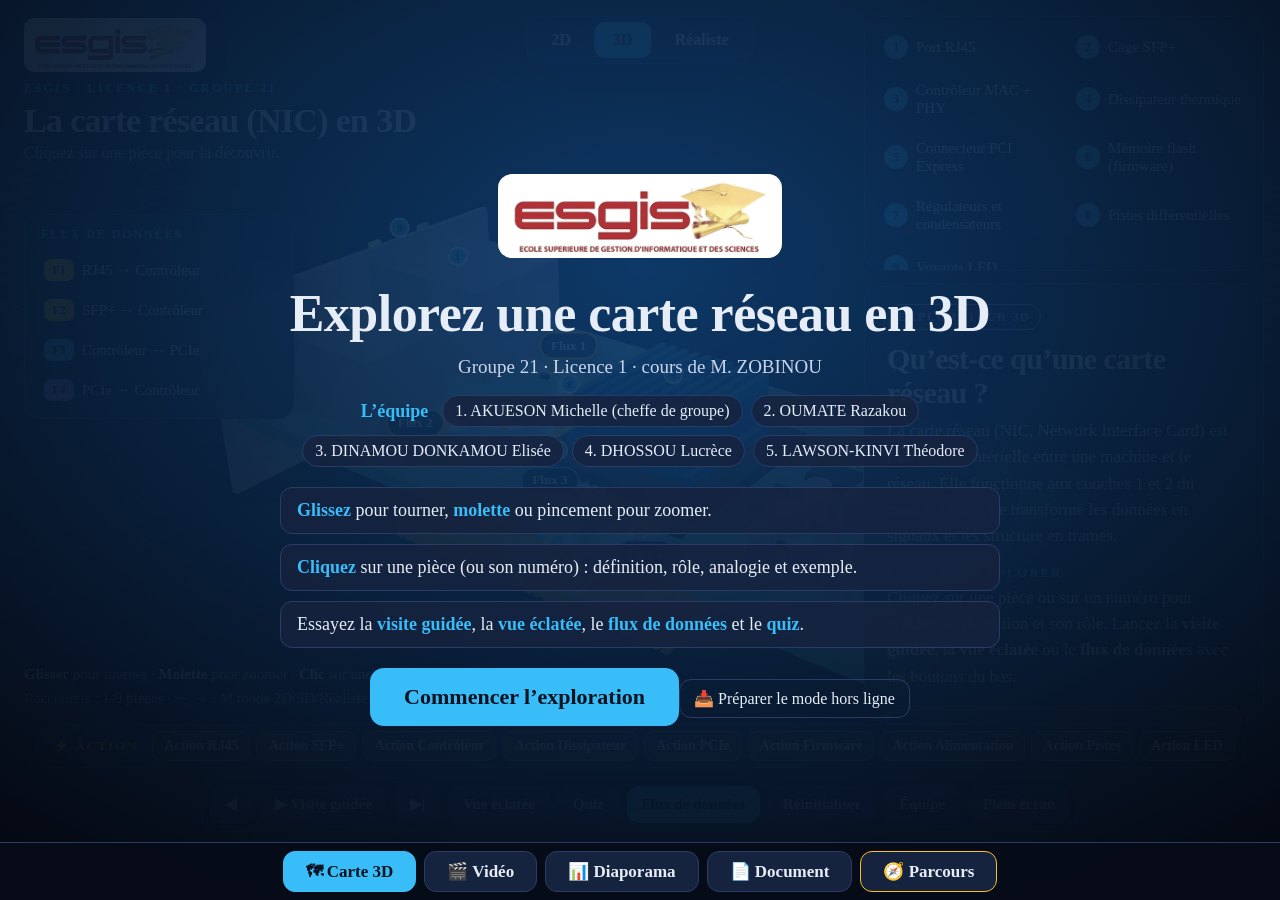
==== commit 4acf77c1: "Site : bundle classique (marche en double-clic), mode hors ligne (service worker), vidéos auto dans " ====
--- a/index.html
+++ b/index.html
@@ -5,7 +5,6 @@
 <meta name="viewport" content="width=device-width,initial-scale=1">
 <title>Carte réseau 3D · Explorateur interactif</title>
 <meta name="description" content="Explorez en 3D les composants d’une carte réseau (NIC) : port RJ45, cage SFP+, contrôleur MAC/PHY, connecteur PCIe, firmware. Projet du groupe 21 (ESGIS, Licence 1), réalisé par Zackss et son équipe.">
-<script type="importmap">{"imports":{"three":"./vendor/three.module.js","three/addons/":"./vendor/addons/"}}</script>
 <style>
 :root{--hubh:56px;--bg:#0b1220;--card:rgba(17,27,52,.82);--line:#2a3c66;--ink:#e6edf7;--mut:#9fb0cc;--cy:#38bdf8;--vi:#a78bfa;--am:#fbbf24}
 *{box-sizing:border-box;margin:0}
@@ -106,7 +105,7 @@
 </header>
 <div id="welcome"><div class="box"><img alt="ESGIS" src="[data-uri]"><h2>Explorez une carte réseau en 3D</h2><p>Groupe 21 · Licence 1 · cours de M. ZOBINOU</p><div class="team"><b>L’équipe</b><span>1. AKUESON Michelle (cheffe de groupe)</span><span>2. OUMATE Razakou</span><span>3. DINAMOU DONKAMOU Elisée</span><span>4. DHOSSOU Lucrèce</span><span>5. LAWSON-KINVI Théodore</span></div>
 <ul><li><b>Glissez</b> pour tourner, <b>molette</b> ou pincement pour zoomer.</li><li><b>Cliquez</b> sur une pièce (ou son numéro) : définition, rôle, analogie et exemple.</li><li>Essayez la <b>visite guidée</b>, la <b>vue éclatée</b>, le <b>flux de données</b> et le <b>quiz</b>.</li></ul>
-<button id="go">Commencer l’exploration</button></div></div>
+<button id="go">Commencer l’exploration</button><button id="offBtn" class="off" hidden>📥 Préparer le mode hors ligne</button><div id="offSt" class="offst" hidden></div></div></div>
 <div id="pins"></div>
 <div id="modes" class="glass" role="group" aria-label="Mode d’affichage"><button id="mode-2d" title="Plan 2D vu du dessus (M)">2D</button><button id="mode-3d" class="on" title="Vue 3D (M)">3D</button><button id="mode-real" title="Rendu réaliste avec ombres (M)">Réaliste</button></div>
 <div id="legend" class="glass"></div>
@@ -127,7 +126,7 @@
   <button id="bFull" title="Plein écran">Plein écran</button>
 </nav>
 <div id="hint"><b>Glisser</b> pour tourner · <b>Molette</b> pour zoomer · <b>Clic</b> sur une pièce<br>Raccourcis : 1-9 pièces · ← → · M mode 2D/3D/Réaliste · T visite · E éclatée · F flux</div>
-<script type="module" src="./main.js"></script>
+<script defer src="./main.bundle.js"></script>
 <script>document.getElementById("go").onclick=function(){document.getElementById("welcome").style.display="none"};document.getElementById("bTeam").onclick=function(){document.getElementById("welcome").style.display="grid"}</script>
 
 <div id="acts" class="glass" role="group" aria-label="Actions : mise en fonctionnement"><span class="al">⚡ ACTION</span></div>
--- a/hub.css
+++ b/hub.css
@@ -47,3 +47,9 @@
 #actcap .st.cur{opacity:1;background:rgba(251,191,36,.12);border-left-color:var(--am);animation:stIn .35s ease}
 #actcap .st b{display:block;font-size:17px;color:var(--ink)}#actcap .st span{display:block;font-size:15px;line-height:1.4;color:#d5e0f3;margin-top:2px}
 @keyframes stIn{from{opacity:0;transform:translateY(8px)}to{opacity:1;transform:none}}
+
+#welcome .off{margin-top:10px;background:transparent;border:1px solid var(--line);color:var(--ink);padding:9px 14px;border-radius:12px;cursor:pointer;font:inherit}
+#welcome .offst{margin-top:8px;font-size:14px;color:var(--mut,#9fb0cc)}
+#pcT.paused{background:rgba(251,191,36,.2);border-color:var(--am)}
+
+.vp{position:relative}.vmute{position:absolute;right:16px;top:52px;z-index:5;background:var(--am,#fbbf24);color:#0b1220;border:0;border-radius:10px;padding:8px 14px;font:inherit;cursor:pointer}
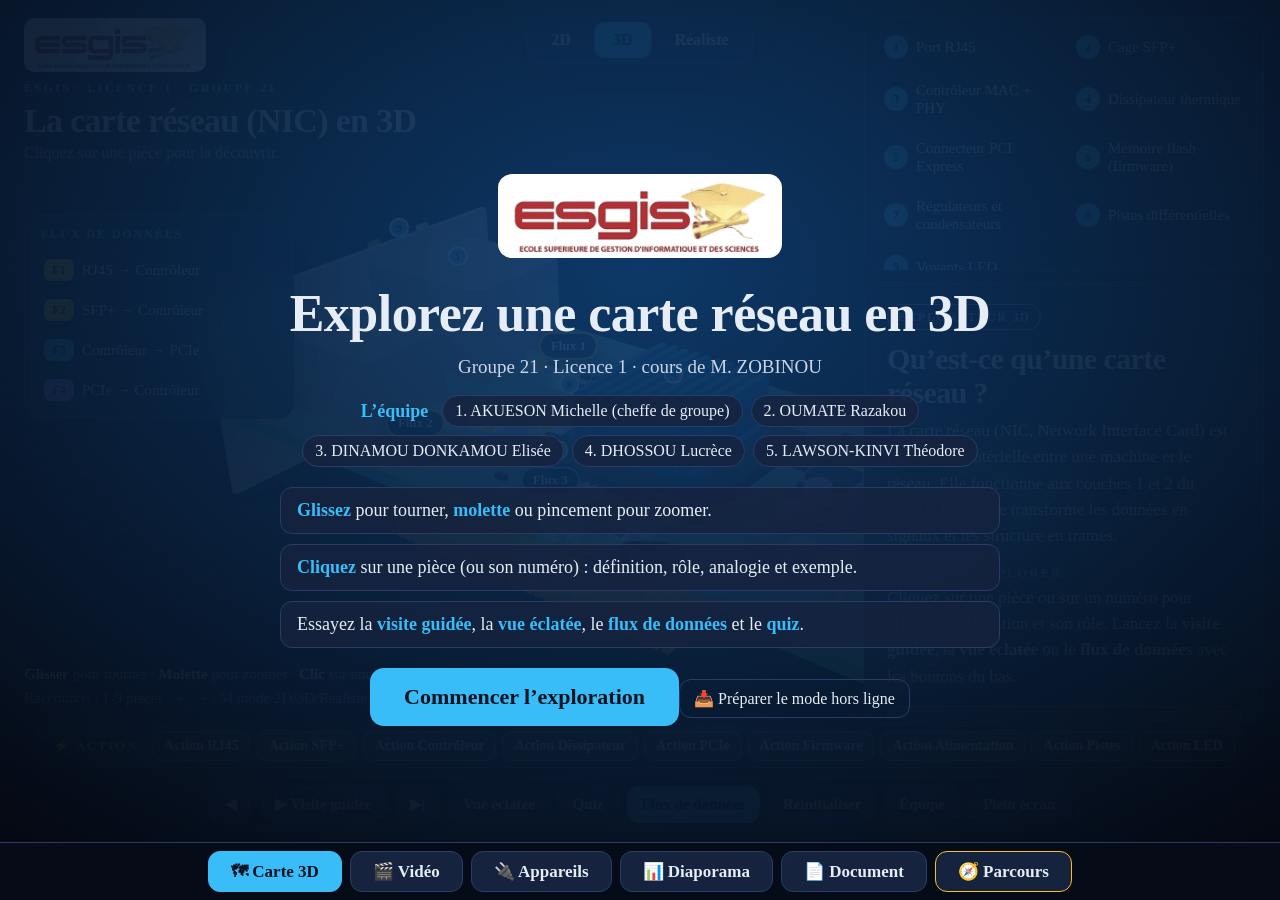
==== commit 8df05bf9: "Ajout du module facultatif « Autres appareils » (11 appareils en 3D), étapes BONUS du Parcours, anne" ====
--- a/index.html
+++ b/index.html
@@ -132,6 +132,7 @@
 <div id="acts" class="glass" role="group" aria-label="Actions : mise en fonctionnement"><span class="al">⚡ ACTION</span></div>
 <div id="actcap" class="glass"><div class="ac-top"><span class="ac-h"></span><span class="ac-n"></span></div><div class="ac-list"></div><div class="ac-b"><button id="acReplay">↻ Rejouer</button><button id="acClose">✕ Fermer</button></div></div>
 <section id="ov-videos" class="ov" hidden></section>
+<section id="ov-devices" class="ov" hidden></section>
 <section id="ov-slides" class="ov" hidden><iframe id="fr-slides" title="Diaporama" allowfullscreen></iframe></section>
 <section id="ov-doc" class="ov" hidden>
  <div class="dbar"><b>Document · Exposé sur la carte réseau</b><span class="sp"></span>
@@ -141,7 +142,7 @@
  <iframe id="fr-doc" title="Document" ></iframe>
 </section>
 <div id="hub"><div id="pc" hidden></div><nav id="hubbar" aria-label="Navigation du projet">
- <button data-v="site" class="on">🗺 Carte 3D</button><button data-v="videos">🎬 Vidéo</button><button data-v="slides">📊 Diaporama</button><button data-v="doc">📄 Document</button><button data-v="pc" id="hpc">🧭 Parcours</button></nav></div>
+ <button data-v="site" class="on">🗺 Carte 3D</button><button data-v="videos">🎬 Vidéo</button><button data-v="devices">🔌 Appareils</button><button data-v="slides">📊 Diaporama</button><button data-v="doc">📄 Document</button><button data-v="pc" id="hpc">🧭 Parcours</button></nav></div>
 <script src="./hub.js"></script>
 </body>
 </html>
--- a/hub.css
+++ b/hub.css
@@ -53,3 +53,36 @@
 #pcT.paused{background:rgba(251,191,36,.2);border-color:var(--am)}
 
 .vp{position:relative}.vmute{position:absolute;right:16px;top:52px;z-index:5;background:var(--am,#fbbf24);color:#0b1220;border:0;border-radius:10px;padding:8px 14px;font:inherit;cursor:pointer}
+
+#pcPz.pz{font-weight:700}#pcPz.on{background:var(--am,#fbbf24);color:#0b1220}
+
+/* Autres appareils */
+#ov-devices{overflow:hidden}
+.dv{display:grid;grid-template-columns:200px 1fr 340px;height:100%;min-height:0}
+.dv-list{padding:14px 12px;overflow:auto;border-right:1px solid var(--line);background:rgba(8,14,28,.6)}
+.dv-list h3{font-size:19px;margin-bottom:10px}#dvBtns{display:flex;flex-direction:column;gap:6px;margin-bottom:12px}
+.dvb{background:#16233f;color:var(--ink);border:1px solid var(--line);border-radius:10px;padding:9px 12px;font:600 15px/1.2 "Times New Roman",serif;cursor:pointer;text-align:left;transition:.15s}
+.dvb:hover{border-color:var(--cy)}.dvb.on{background:var(--cy);color:#06121f;border-color:var(--cy)}.dvb.am{border-color:var(--am)}.dvb.am:hover{background:var(--am);color:#0b1220}
+.dv-main{position:relative;min-height:0;min-width:0;overflow:hidden}#dvCv{position:absolute;inset:0;width:100%;height:100%;display:block;touch-action:none}
+#dvPins{position:absolute;inset:0;pointer-events:none;overflow:hidden}
+.dv-pin{position:absolute;left:0;top:0;width:22px;height:22px;border-radius:50%;background:#16233f;border:2px solid var(--cy);color:var(--ink);font:700 12px/18px "Times New Roman",serif;text-align:center}
+.dv-pin.net{border-color:var(--am);color:var(--am)}.dv-pin.on{background:var(--cy);color:#06121f}
+.dv-tools{position:absolute;left:12px;top:12px;display:flex;gap:8px}
+.dv-cap{position:absolute;left:12px;bottom:12px;width:min(400px,92%);max-height:46%;overflow:auto;background:var(--card);border:1px solid var(--am);border-radius:14px;padding:10px 12px;backdrop-filter:blur(10px)}
+.dv-cap .h{font:700 13px "Times New Roman",serif;color:var(--am);letter-spacing:.08em;margin-bottom:6px}
+.dv-cap .st{padding:6px 9px;border-radius:9px;background:rgba(255,255,255,.04);opacity:.72;border-left:4px solid var(--line);margin-bottom:6px}.dv-cap .st.cur{opacity:1;background:rgba(251,191,36,.12);border-left-color:var(--am);animation:stIn .35s ease}
+.dv-cap .st b{display:block;font-size:16px}.dv-cap .st span{display:block;font-size:15px;color:#d5e0f3}
+.dv-info{padding:16px 18px;overflow:auto;border-left:1px solid var(--line);background:rgba(8,14,28,.6)}
+.dv-info h2{font-size:26px}.dv-info .tag{color:var(--mut);margin:4px 0 10px;font-size:16px;line-height:1.35}
+.dv-info .where{background:rgba(251,191,36,.1);border:1px solid var(--am);border-radius:12px;padding:10px 12px;margin-bottom:10px}.dv-info .where b{display:block;color:var(--am);margin-bottom:3px}.dv-info .where span{font-size:16px;line-height:1.35}
+.dv-meta{display:grid;grid-template-columns:1fr 1fr;gap:8px;margin-bottom:10px;font-size:15px}.dv-meta div{background:rgba(255,255,255,.04);border-radius:10px;padding:8px 10px}.dv-meta b{display:block;color:var(--cy);font-size:13px;margin-bottom:2px}
+.dv-info h4{margin:6px 0;font-size:15px;color:var(--mut)}#dvParts{padding-left:0;list-style:none;counter-reset:p;display:flex;flex-direction:column;gap:5px}
+#dvParts li{counter-increment:p}#dvParts li button{width:100%;text-align:left;background:transparent;color:var(--ink);border:1px solid var(--line);border-radius:9px;padding:7px 10px 7px 34px;font:600 15px "Times New Roman",serif;cursor:pointer;position:relative}
+#dvParts li button:before{content:counter(p);position:absolute;left:8px;top:7px;width:19px;height:19px;border-radius:50%;border:2px solid var(--cy);font-size:11px;line-height:15px;text-align:center}
+#dvParts li.net button{border-color:rgba(251,191,36,.6)}#dvParts li.net button:before{border-color:var(--am);color:var(--am)}#dvParts li.on button{background:rgba(56,189,248,.18);border-color:var(--cy)}
+.dv-info .det{margin:10px 0;padding:10px 12px;background:rgba(56,189,248,.08);border-radius:12px;font-size:16px;line-height:1.4;min-height:64px}.dv-info .det b{display:block;color:var(--cy);margin-bottom:3px}
+.dv-info .common{font-size:14px;color:var(--mut);line-height:1.4;border-top:1px solid var(--line);padding-top:8px}
+.dv-cmp{position:absolute;inset:10px;background:rgba(7,12,24,.97);border:1px solid var(--cy);border-radius:14px;padding:14px;display:flex;flex-direction:column;overflow:hidden;z-index:4}
+.dv-cmp[hidden]{display:none}.dv-cmp h3{font-size:20px;margin-bottom:8px}.dv-cmp .sc{overflow:auto}.dv-cmp .x{position:absolute;right:12px;top:10px}
+.dv-cmp table{border-collapse:collapse;width:100%;font-size:14px}.dv-cmp th,.dv-cmp td{border:1px solid var(--line);padding:6px 8px;vertical-align:top;text-align:left}.dv-cmp th{background:#16233f;position:sticky;top:0}
+@media (max-width:980px){.dv{grid-template-columns:1fr;grid-template-rows:auto 46vh auto;overflow:auto;display:block}.dv-list{border:0}#dvBtns{flex-direction:row;flex-wrap:wrap}.dv-main{height:46vh}.dv-info{border:0}#ov-devices{overflow:auto}}
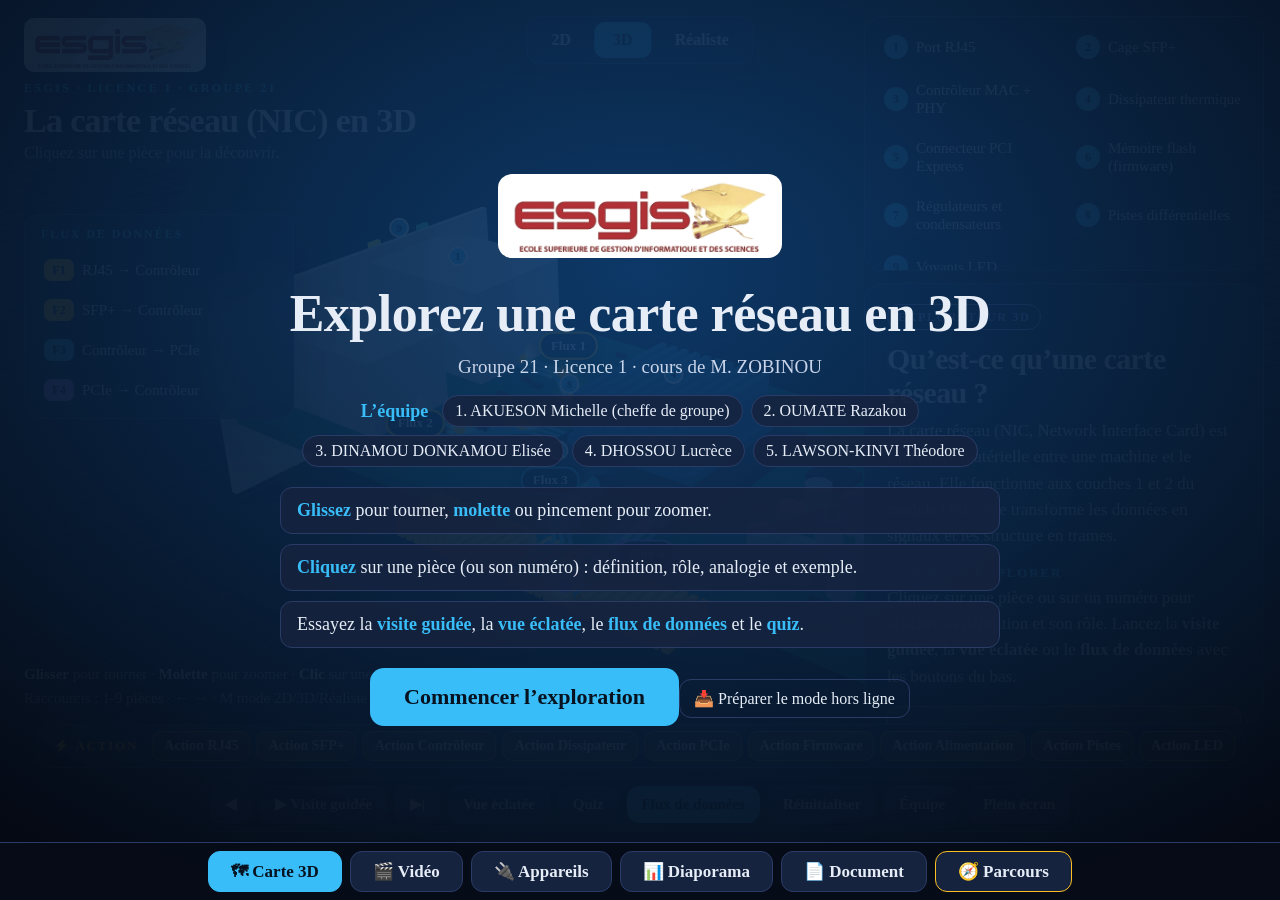
==== commit a508b2f3: "Rendu sans reflets ni ombres : éclairage uniforme, matériaux mats (carte 3D, mode réaliste, appareil" ====
--- a/index.html
+++ b/index.html
@@ -107,7 +107,7 @@
 <ul><li><b>Glissez</b> pour tourner, <b>molette</b> ou pincement pour zoomer.</li><li><b>Cliquez</b> sur une pièce (ou son numéro) : définition, rôle, analogie et exemple.</li><li>Essayez la <b>visite guidée</b>, la <b>vue éclatée</b>, le <b>flux de données</b> et le <b>quiz</b>.</li></ul>
 <button id="go">Commencer l’exploration</button><button id="offBtn" class="off" hidden>📥 Préparer le mode hors ligne</button><div id="offSt" class="offst" hidden></div></div></div>
 <div id="pins"></div>
-<div id="modes" class="glass" role="group" aria-label="Mode d’affichage"><button id="mode-2d" title="Plan 2D vu du dessus (M)">2D</button><button id="mode-3d" class="on" title="Vue 3D (M)">3D</button><button id="mode-real" title="Rendu réaliste avec ombres (M)">Réaliste</button></div>
+<div id="modes" class="glass" role="group" aria-label="Mode d’affichage"><button id="mode-2d" title="Plan 2D vu du dessus (M)">2D</button><button id="mode-3d" class="on" title="Vue 3D (M)">3D</button><button id="mode-real" title="Rendu réaliste (M)">Réaliste</button></div>
 <div id="legend" class="glass"></div>
 <div id="tip"></div>
 <aside id="panel">
--- a/hub.css
+++ b/hub.css
@@ -86,3 +86,9 @@
 .dv-cmp[hidden]{display:none}.dv-cmp h3{font-size:20px;margin-bottom:8px}.dv-cmp .sc{overflow:auto}.dv-cmp .x{position:absolute;right:12px;top:10px}
 .dv-cmp table{border-collapse:collapse;width:100%;font-size:14px}.dv-cmp th,.dv-cmp td{border:1px solid var(--line);padding:6px 8px;vertical-align:top;text-align:left}.dv-cmp th{background:#16233f;position:sticky;top:0}
 @media (max-width:980px){.dv{grid-template-columns:1fr;grid-template-rows:auto 46vh auto;overflow:auto;display:block}.dv-list{border:0}#dvBtns{flex-direction:row;flex-wrap:wrap}.dv-main{height:46vh}.dv-info{border:0}#ov-devices{overflow:auto}}
+/* devices: modèle, grille 3D */
+.dv-info .model{font-size:13.5px;color:var(--mut,#9fb0cc);margin:6px 0 8px;line-height:1.35}.dv-info .model b{color:var(--cy)}
+.dv-cmp{overflow:auto;display:block}.dv-cmp .sc{overflow:visible}.dv-cmp .gh{margin-top:18px}.dv-cmp .gs{font-size:13.5px;opacity:.8;margin:2px 0 8px}
+.dv-gal{display:grid;grid-template-columns:repeat(auto-fill,minmax(190px,1fr));gap:10px}
+.dv-th{background:#0b1220;border:1px solid var(--line);border-radius:12px;padding:0;overflow:hidden;cursor:pointer;color:var(--ink);font:600 14px "Times New Roman",serif;text-align:center;transition:.15s}
+.dv-th:hover{border-color:var(--cy);transform:translateY(-2px)}.dv-th img{display:block;width:100%;aspect-ratio:4/3;object-fit:cover;background:#0b1220}.dv-th span{display:block;padding:6px 4px}
